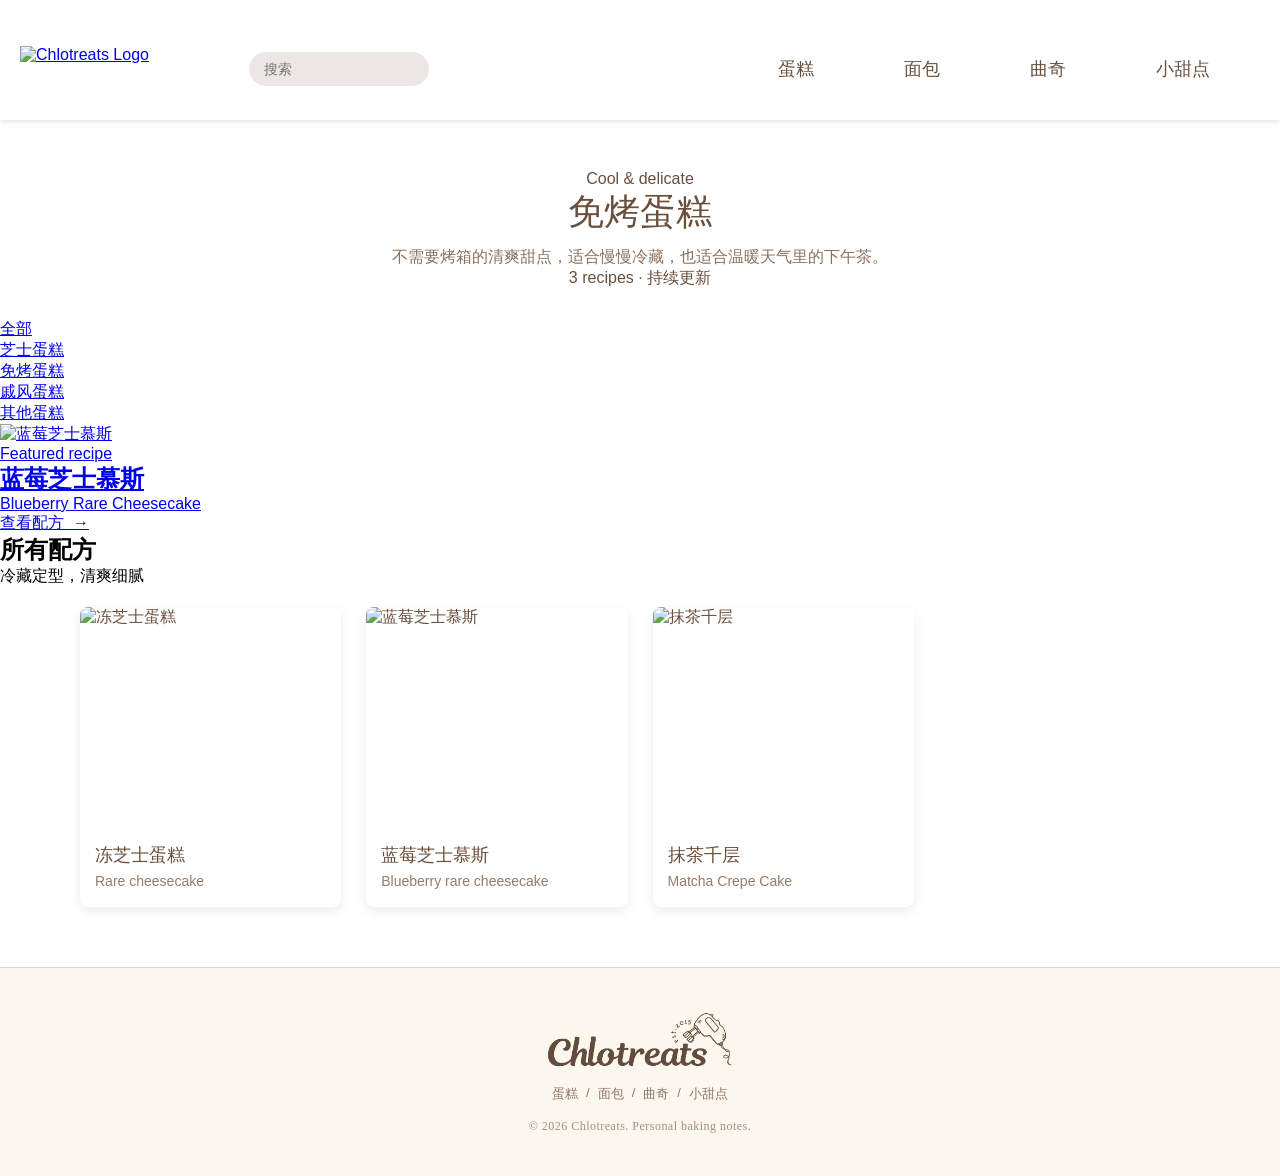
==== 免烤蛋糕/index.html @ ba7309db "footer" ====
<!doctype html>
<html lang="zh-CN">
  <head>
    <meta charset="UTF-8" />
    <meta name="viewport" content="width=device-width, initial-scale=1.0" />
    <title>免烤蛋糕 | Chlotreats</title>
    <link rel="icon" href="../favicon.ico?v=2" sizes="any" />
    <link rel="icon" type="image/png" sizes="32x32" href="../favicon-32x32.png?v=2" />
    <link rel="icon" type="image/png" sizes="16x16" href="../favicon-16x16.png?v=2" />
    <link rel="apple-touch-icon" href="../apple-touch-icon.png?v=2" />

    <style>
      * {
        margin: 0;
        padding: 0;
        box-sizing: border-box;
      }

      body {
        background: white;
        font-family: "Microsoft YaHei", sans-serif;
        font-weight: 300;
      }

      .navbar {
        height: 120px;
        background: white;
        display: flex;
        align-items: center;
        padding: 0px 70px 10px 20px;
        box-shadow: 0 2px 4px rgba(0, 0, 0, 0.1);
      }

      .logo img {
        width: auto;
        height: 80px;
      }

      .search-container {
        margin-left: 100px;
        margin-right: auto;
        padding-top: 27px;
      }

      .search-container input {
        width: 180px;
        height: 34px;
        border: none;
        border-radius: 20px;
        background: #ece7e4;
        padding: 10px 15px;
        font-size: 14px;
      }

      .nav-links {
        display: flex;
        list-style: none;
        gap: 90px;
        padding-top: 27px;
      }

      .nav-links a {
        text-decoration: none;
        color: #6b4f3d;
        font-size: 18px;
      }

      .nav-links a:hover {
        opacity: 0.7;
      }

      .dropdown {
        position: relative;
      }

      .dropdown-menu {
        display: none;
        position: absolute;
        top: 100%;
        left: 0;
        min-width: 120px;
        list-style: none;
        background: white;
        padding: 10px 0;
        border: 1px solid #ddd;
        border-radius: 8px;
        box-shadow: 0 4px 10px rgba(0, 0, 0, 0.1);
      }

      .dropdown-menu a {
        display: block;
        padding: 10px 15px;
        color: #6b4f3d;
        font-size: 16px;
        text-decoration: none;
      }

      .dropdown-menu a:hover {
        background: #f5f5f5;
      }

      .dropdown:hover .dropdown-menu {
        display: block;
      }

      .page-title {
        text-align: center;
        padding: 50px 20px 30px;
        color: #6b4f3d;
      }

      .page-title h1 {
        font-size: 36px;
        font-weight: 400;
        margin-bottom: 10px;
      }

      .page-title p {
        font-size: 16px;
        color: #8a6f5a;
      }

      .cake-grid {
        display: grid;
        grid-template-columns: repeat(4, 1fr);
        gap: 25px;
        max-width: 1200px;
        margin: 0 auto;
        padding: 20px 40px 60px;
      }

      .cake-card {
        background: white;
        border-radius: 8px;
        overflow: hidden;
        text-decoration: none;
        color: #6b4f3d;
        box-shadow: 0 4px 12px rgba(0, 0, 0, 0.08);
        transition:
          transform 0.2s ease,
          box-shadow 0.2s ease;
      }

      .cake-card:hover {
        transform: translateY(-5px);
        box-shadow: 0 8px 18px rgba(0, 0, 0, 0.12);
      }

      .cake-card img {
        width: 100%;
        height: 220px;
        object-fit: cover;
        display: block;
      }

      .cake-card h2 {
        font-size: 18px;
        font-weight: 400;
        padding: 16px 15px 6px;
      }

      .cake-card p {
        font-size: 14px;
        color: #9a7b64;
        padding: 0 15px 18px;
      }

      @media (max-width: 900px) {
        .cake-grid {
          grid-template-columns: repeat(2, 1fr);
        }
      }

      @media (max-width: 500px) {
        .cake-grid {
          grid-template-columns: 1fr;
        }
        .cake-card img {
          height: 270px;
        }
      }
    </style>
    <link rel="stylesheet" href="../styles/site-header.css" />
    <link rel="stylesheet" href="../styles/category-pages.css" />
    <link rel="stylesheet" href="../styles/site-footer.css" />
  </head>

  <body>
    <header class="navbar">
      <a href="../" class="logo">
        <img src="../images/Chlotreats_logo.png" alt="Chlotreats Logo" />
      </a>

      <div class="search-container">
        <input type="text" placeholder="搜索" />
      </div>

      <nav>
        <ul class="nav-links">
          <li class="dropdown">
            <a href="../蛋糕/">蛋糕</a>

            <ul class="dropdown-menu">
              <li><a href="../芝士蛋糕/">芝士蛋糕</a></li>
              <li><a href="../免烤蛋糕/">免烤蛋糕</a></li>
              <li><a href="../戚风蛋糕/">戚风蛋糕</a></li>
              <li><a href="../其他蛋糕/">其他蛋糕</a></li>
            </ul>
          </li>

          <li class="dropdown">
            <a href="../面包/">面包</a>

            <ul class="dropdown-menu">
              <li><a href="../面包/波兰种/">波兰种</a></li>
              <li><a href="../面包/汤种/">汤种</a></li>
              <li><a href="../面包/中种/">中种</a></li>
              <li><a href="../面包/其他/">其他</a></li>
            </ul>
          </li>

          <li><a href="../曲奇/">曲奇</a></li>
          <li><a href="../小甜点/">小甜点</a></li>
        </ul>
      </nav>
    </header>

    <main>
      <section class="page-title">
        <div>
          <span class="eyebrow">Cool &amp; delicate</span>
          <h1>免烤蛋糕</h1>
        </div>
        <div class="page-intro">
          <p>不需要烤箱的清爽甜点，适合慢慢冷藏，也适合温暖天气里的下午茶。</p>
          <span class="recipe-count">3 recipes · 持续更新</span>
        </div>
      </section>

      <ul class="category-filters" aria-label="蛋糕分类">
        <li><a href="../蛋糕/">全部</a></li>
        <li><a href="../芝士蛋糕/">芝士蛋糕</a></li>
        <li><a class="active" href="./">免烤蛋糕</a></li>
        <li><a href="../戚风蛋糕/">戚风蛋糕</a></li>
        <li><a href="../其他蛋糕/">其他蛋糕</a></li>
      </ul>

      <section class="featured-wrap">
        <a
          href="../芝士蛋糕/recipe.html?recipe=blueberry-rare-cheesecake"
          class="featured-cake"
        >
          <div class="featured-image">
            <img
              src="../images/blueberry-rare-cheesecake.jpeg"
              alt="蓝莓芝士慕斯"
            />
          </div>
          <div class="featured-copy">
            <span class="eyebrow">Featured recipe</span>
            <h2>蓝莓芝士慕斯</h2>
            <p>Blueberry Rare Cheesecake</p>
            <span class="featured-link">查看配方 &nbsp;→</span>
          </div>
        </a>
      </section>

      <div class="grid-heading">
        <h2>所有配方</h2>
        <p>冷藏定型，清爽细腻</p>
      </div>

      <section class="cake-grid">
        <a
          href="../芝士蛋糕/recipe.html?recipe=rare-cheesecake"
          class="cake-card"
        >
          <img
            src="../images/rare-cheesecake.jpeg"
            alt="冻芝士蛋糕"
            style="object-position: center 70%"
          />
          <h2>冻芝士蛋糕</h2>
          <p>Rare cheesecake</p>
        </a>

        <a
          href="../芝士蛋糕/recipe.html?recipe=blueberry-rare-cheesecake"
          class="cake-card"
        >
          <img
            src="../images/blueberry-rare-cheesecake.jpeg"
            alt="蓝莓芝士慕斯"
            style="object-position: center 65%"
            ;
          />
          <h2>蓝莓芝士慕斯</h2>
          <p>Blueberry rare cheesecake</p>
        </a>

        <a
          href="../芝士蛋糕/recipe.html?recipe=matcha-crepe-cake"
          class="cake-card"
        >
          <img
            src="../images/matcha-crepe-cake.jpeg"
            alt="抹茶千层"
            style="object-position: center 60%"
          />
          <h2>抹茶千层</h2>
          <p>Matcha Crepe Cake</p>
        </a>
      </section>
    </main>
    <script src="../scripts/site-search.js"></script>
    <footer class="site-footer">
      <div class="footer-inner">
        <img src="../images/Chlotreats_logo3.png" alt="Chlotreats" class="footer-wordmark" />
        <nav class="footer-links" aria-label="Footer navigation">
          <a href="../蛋糕/">蛋糕</a>
          <span>/</span>
          <a href="../面包/">面包</a>
          <span>/</span>
          <a href="../曲奇/">曲奇</a>
          <span>/</span>
          <a href="../小甜点/">小甜点</a>
        </nav>
        <p class="copyright">&copy; 2026 Chlotreats. Personal baking notes.</p>
      </div>
    </footer>
  </body>
</html>
---- styles/site-footer.css ----
.site-footer {
  padding: 42px clamp(24px, 5vw, 72px);
  background: #fbf7ef;
  color: #5a4033;
  border-top: 1px solid #ded3c7;
}

.site-footer .footer-inner {
  width: min(1240px, 100%);
  margin: 0 auto;
  display: flex;
  flex-direction: column;
  justify-content: center;
  align-items: center;
  gap: 16px;
  text-align: center;
}

.site-footer strong {
  font-family: Georgia, "Noto Serif SC", "Songti SC", SimSun, serif;
  font-size: 25px;
  font-weight: 400;
}

.site-footer .footer-wordmark {
  width: 190px;
  height: auto;
  display: block;
  margin-bottom: 0;
  opacity: 0.96;
}

.site-footer .footer-links {
  display: flex;
  flex-wrap: wrap;
  justify-content: center;
  gap: 8px;
  color: #8e7565;
  font-size: 13px;
}

.site-footer .footer-links a {
  color: inherit;
  text-decoration: none;
  transition: color 0.2s ease;
}

.site-footer .footer-links a:hover {
  color: #5a4033;
}

.site-footer .copyright {
  margin: 0;
  color: rgba(90, 64, 51, 0.56);
  font-family: Georgia, "Noto Serif SC", "Songti SC", SimSun, serif;
  font-size: 12px;
  letter-spacing: 0.04em;
  text-align: center;
}

@media (max-width: 560px) {
  .site-footer .footer-inner {
    align-items: center;
  }

  .site-footer .footer-wordmark {
    width: 168px;
  }
}
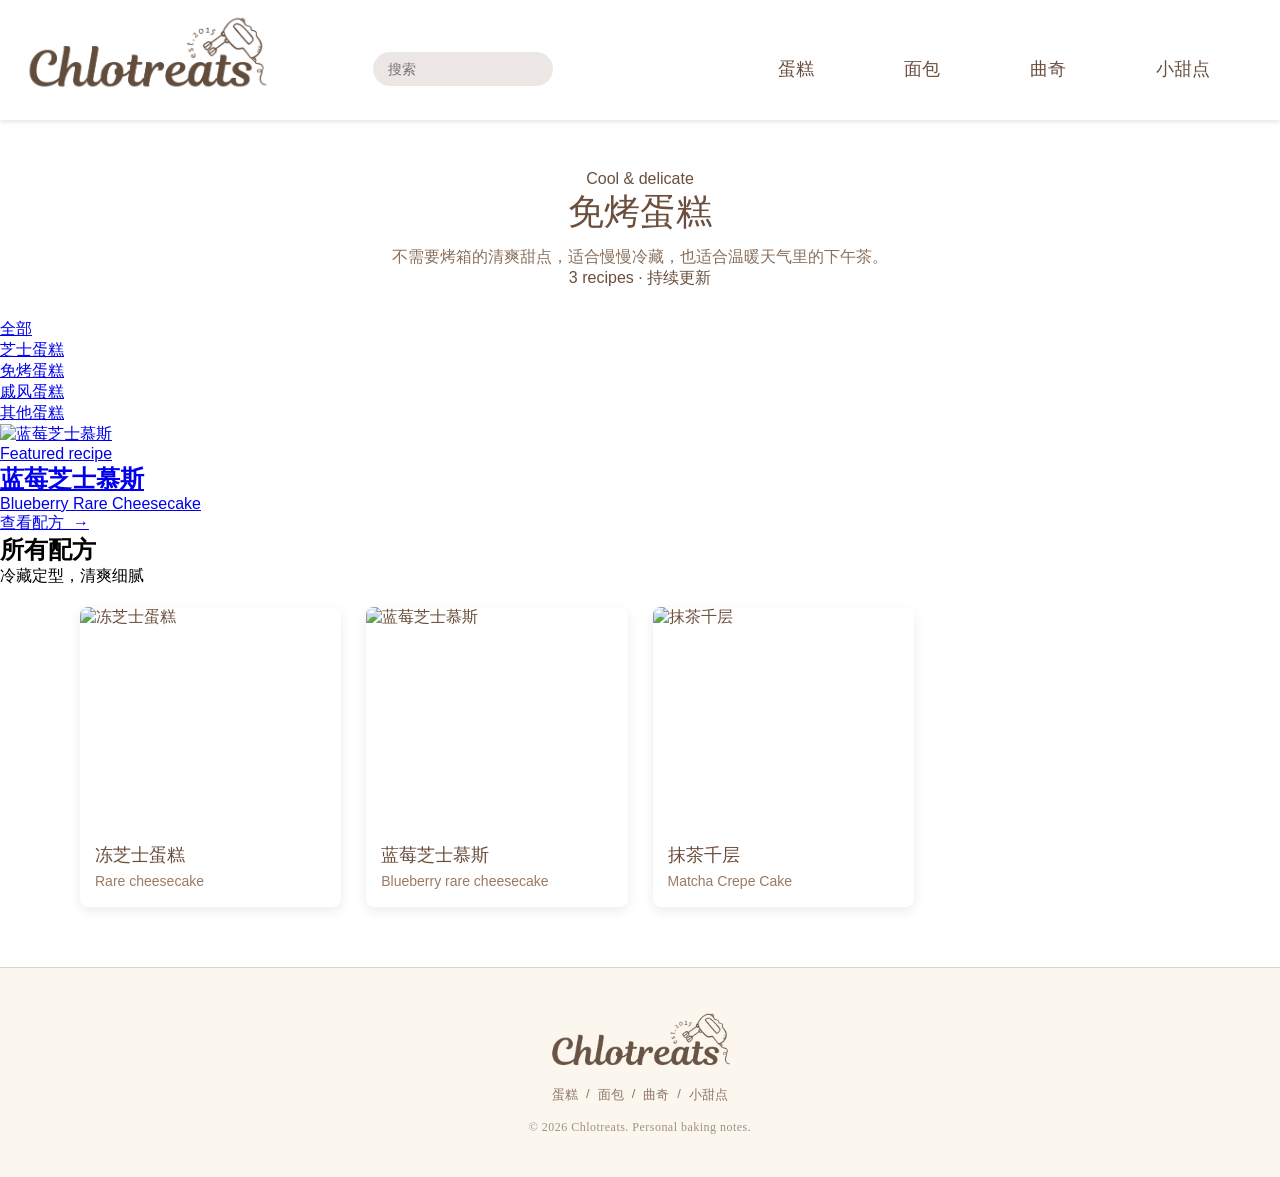
==== commit 00b1574b: "top" ====
--- a/免烤蛋糕/index.html
+++ b/免烤蛋糕/index.html
@@ -313,6 +313,7 @@
       </section>
     </main>
     <script src="../scripts/site-search.js"></script>
+    <script src="../scripts/back-to-top.js"></script>
     <footer class="site-footer">
       <div class="footer-inner">
         <img src="../images/Chlotreats_logo3.png" alt="Chlotreats" class="footer-wordmark" />
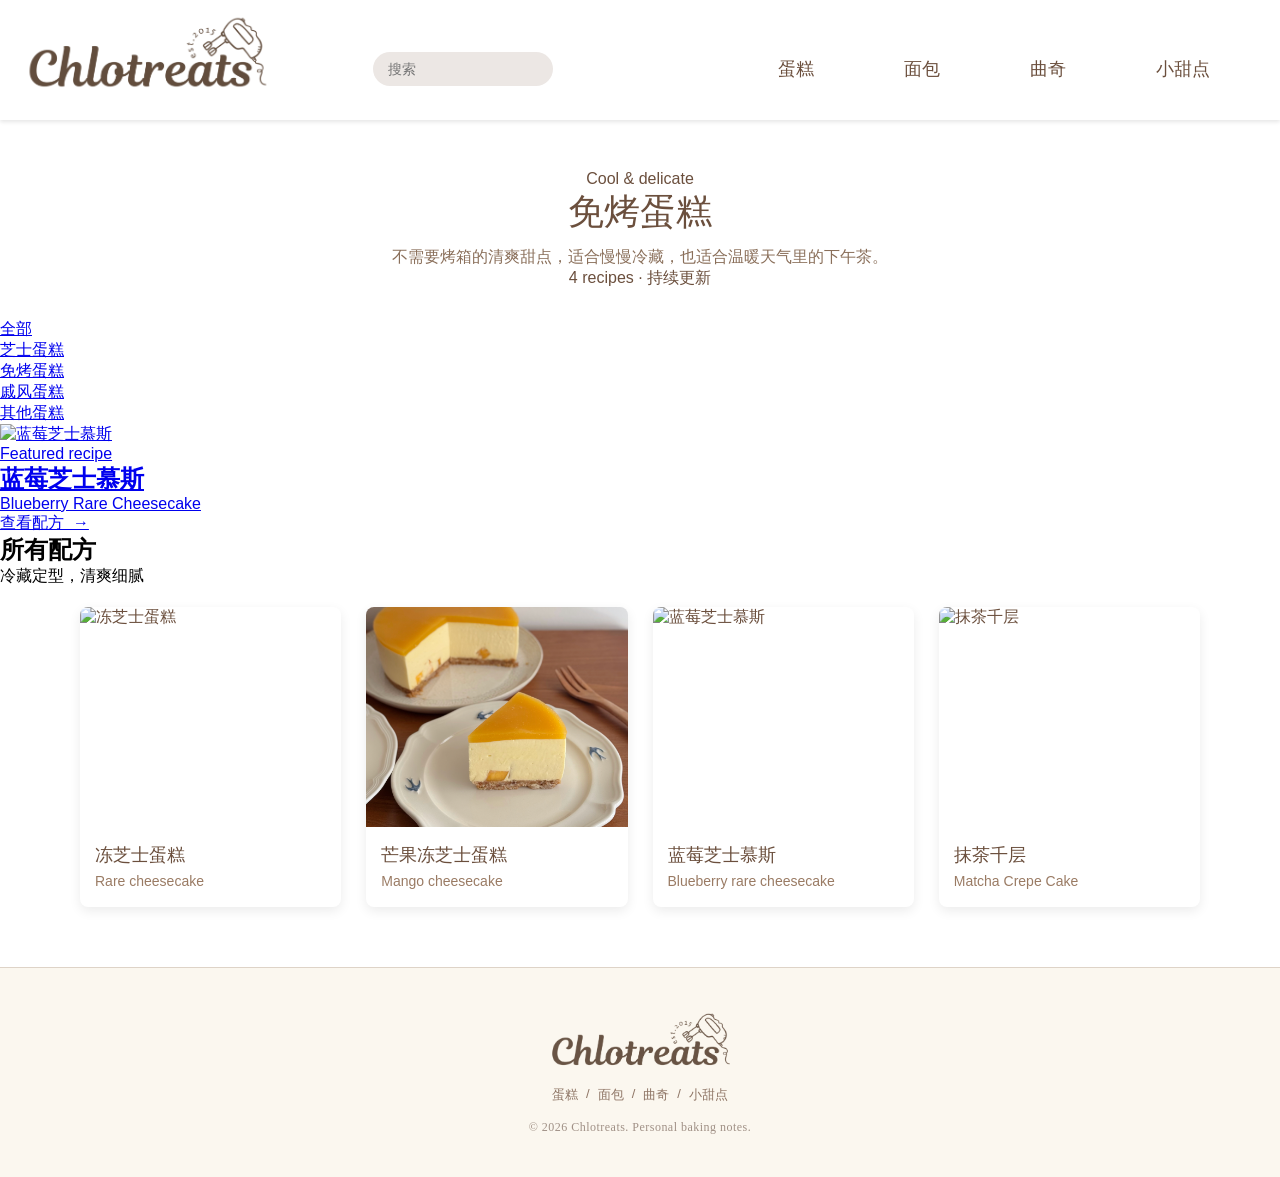
==== commit 0abf655f: "mango" ====
--- a/免烤蛋糕/index.html
+++ b/免烤蛋糕/index.html
@@ -5,8 +5,18 @@
     <meta name="viewport" content="width=device-width, initial-scale=1.0" />
     <title>免烤蛋糕 | Chlotreats</title>
     <link rel="icon" href="../favicon.ico?v=2" sizes="any" />
-    <link rel="icon" type="image/png" sizes="32x32" href="../favicon-32x32.png?v=2" />
-    <link rel="icon" type="image/png" sizes="16x16" href="../favicon-16x16.png?v=2" />
+    <link
+      rel="icon"
+      type="image/png"
+      sizes="32x32"
+      href="../favicon-32x32.png?v=2"
+    />
+    <link
+      rel="icon"
+      type="image/png"
+      sizes="16x16"
+      href="../favicon-16x16.png?v=2"
+    />
     <link rel="apple-touch-icon" href="../apple-touch-icon.png?v=2" />
 
     <style>
@@ -233,7 +243,7 @@
         </div>
         <div class="page-intro">
           <p>不需要烤箱的清爽甜点，适合慢慢冷藏，也适合温暖天气里的下午茶。</p>
-          <span class="recipe-count">3 recipes · 持续更新</span>
+          <span class="recipe-count">4 recipes · 持续更新</span>
         </div>
       </section>
 
@@ -285,6 +295,19 @@
         </a>
 
         <a
+          href="../芝士蛋糕/recipe.html?recipe=mango-cheesecake"
+          class="cake-card"
+        >
+          <img
+            src="../images/mango-cheesecake.png"
+            alt="芒果冻芝士蛋糕"
+            style="object-position: center 58%"
+          />
+          <h2>芒果冻芝士蛋糕</h2>
+          <p>Mango cheesecake</p>
+        </a>
+
+        <a
           href="../芝士蛋糕/recipe.html?recipe=blueberry-rare-cheesecake"
           class="cake-card"
         >
@@ -316,7 +339,11 @@
     <script src="../scripts/back-to-top.js"></script>
     <footer class="site-footer">
       <div class="footer-inner">
-        <img src="../images/Chlotreats_logo3.png" alt="Chlotreats" class="footer-wordmark" />
+        <img
+          src="../images/Chlotreats_logo3.png"
+          alt="Chlotreats"
+          class="footer-wordmark"
+        />
         <nav class="footer-links" aria-label="Footer navigation">
           <a href="../蛋糕/">蛋糕</a>
           <span>/</span>
